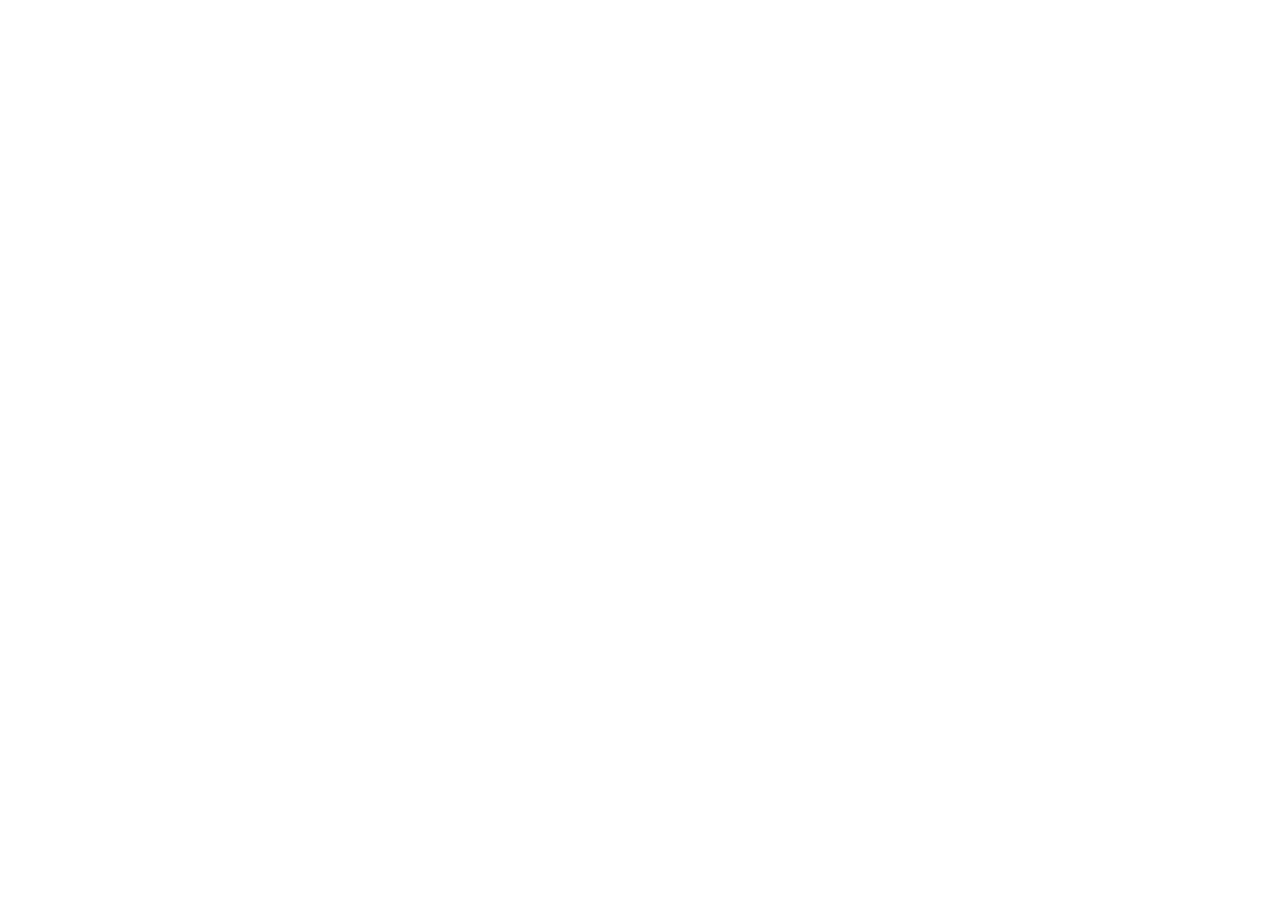
==== about.html @ 3d44ddd0 ": Init : création du dépôt, arborescence des fichiers et structure HTML de base" ====
<!DOCTYPE html>
<html lang="en">
<head>
    <meta charset="UTF-8">
    <meta name="viewport" content="width=device-width, initial-scale=1.0">
    <title>AfriTalent</title> 
    <link rel="stylesheet" href="bootstrap5/bootstrap-5.3.8-dist/bootstrap-5/css/bootstrap.css">
     <link rel="stylesheet" href="css/style.css">
    <script src="bootstrap5/bootstrap-5.3.8-dist/bootstrap-5/js/bootstrap.bundle.js"></script>
</head>
<body>
    
</body>
</html>
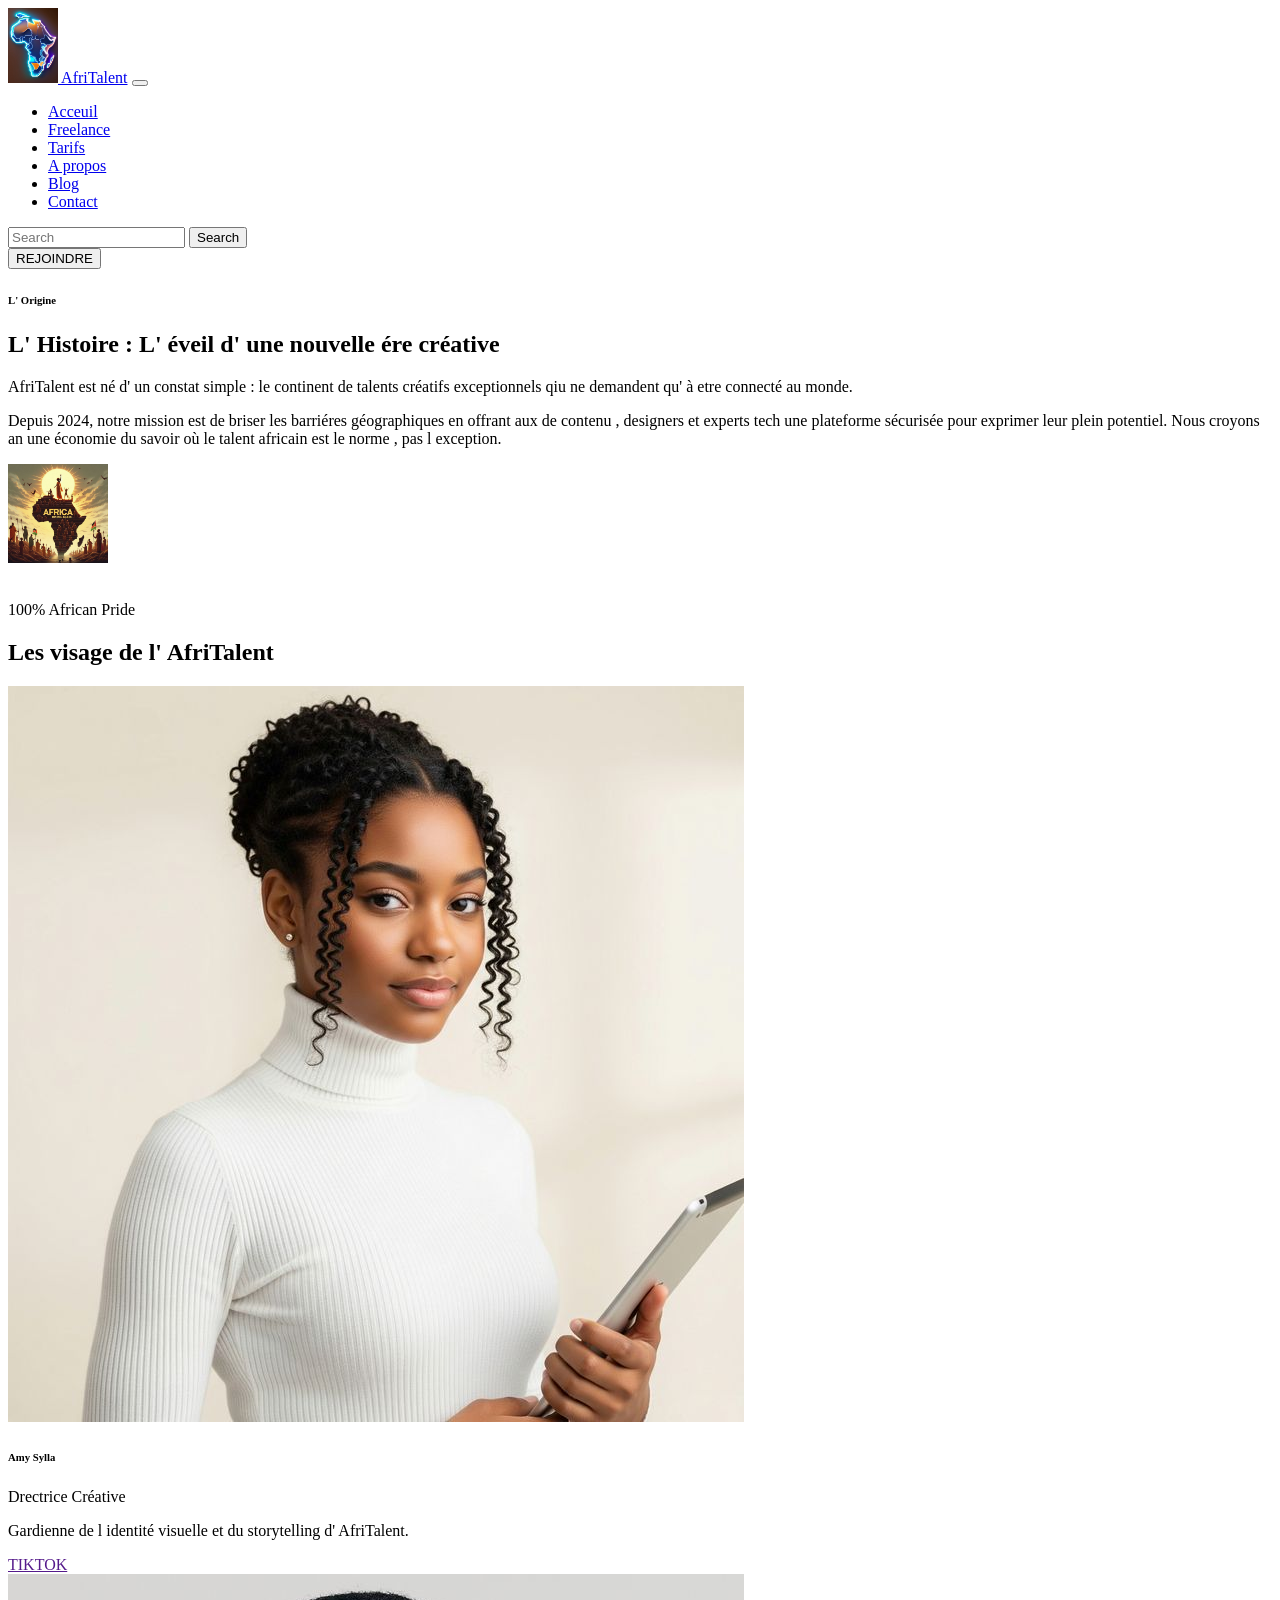
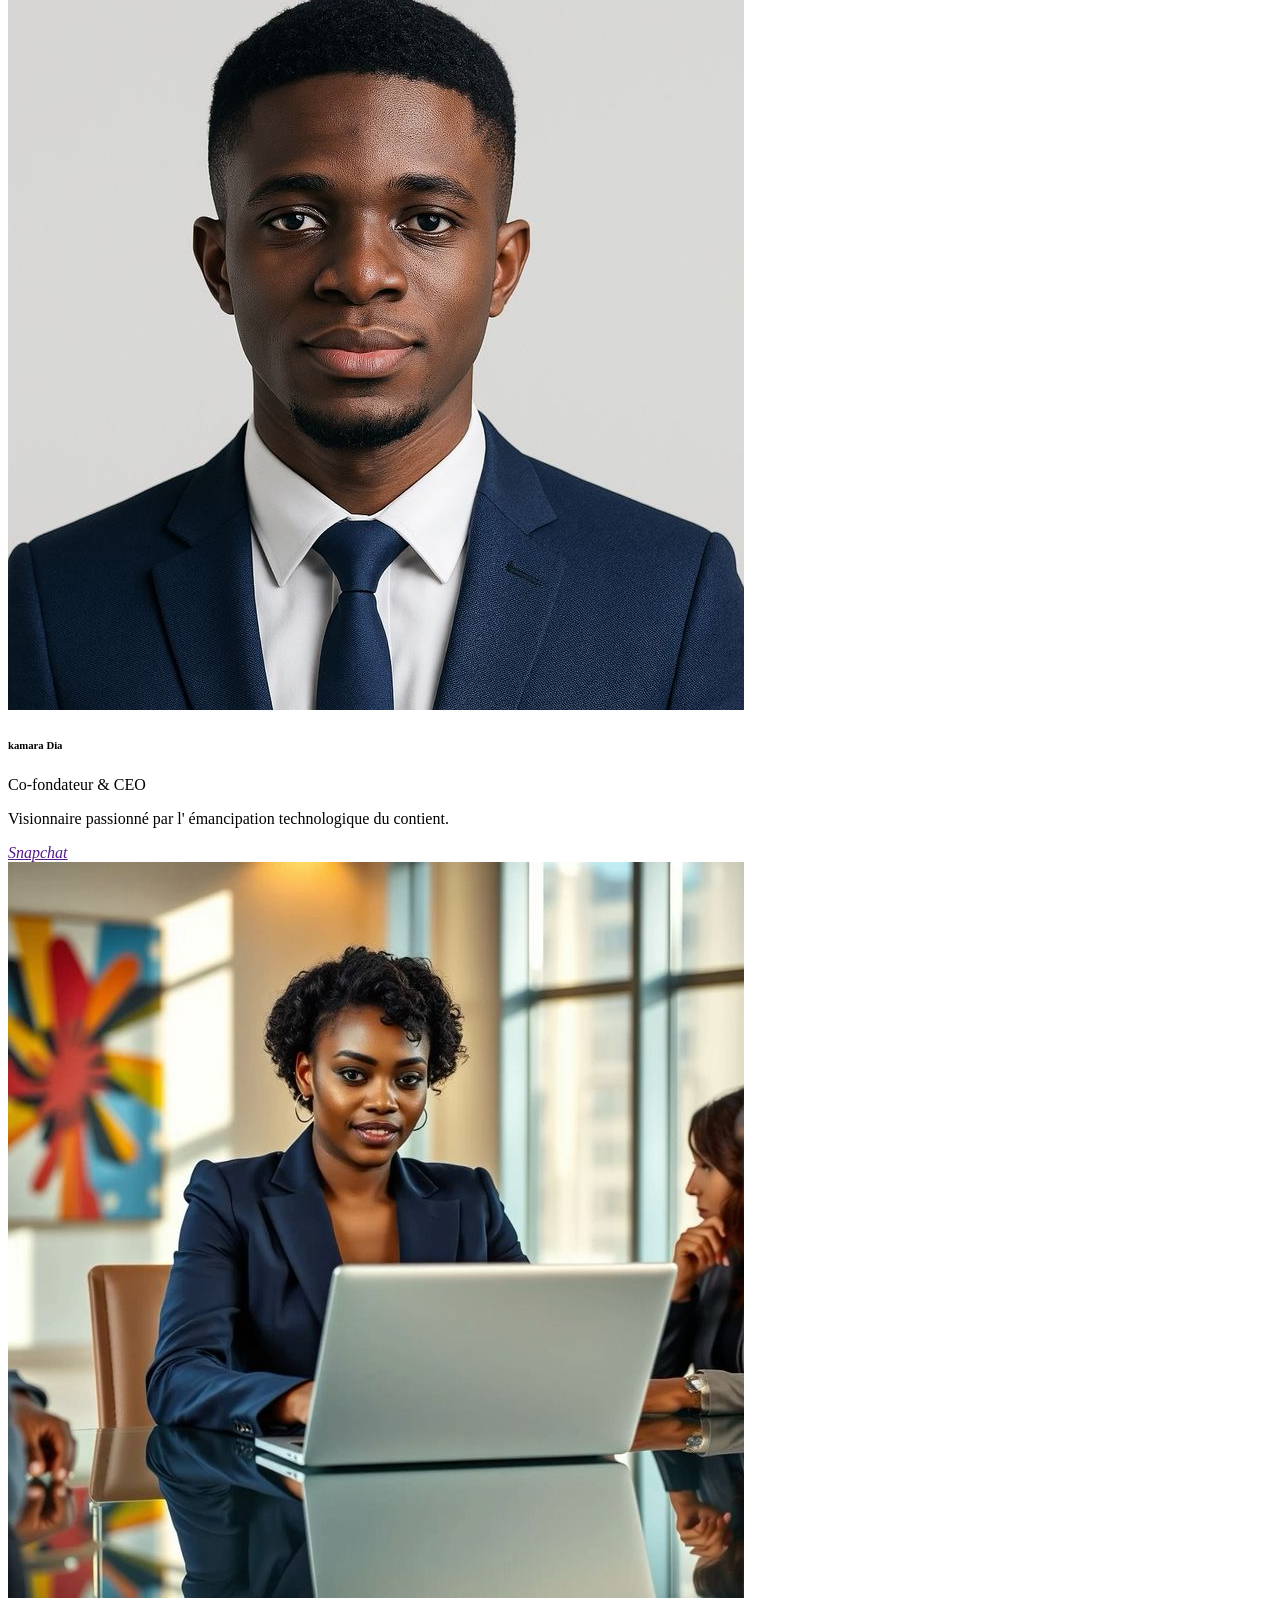
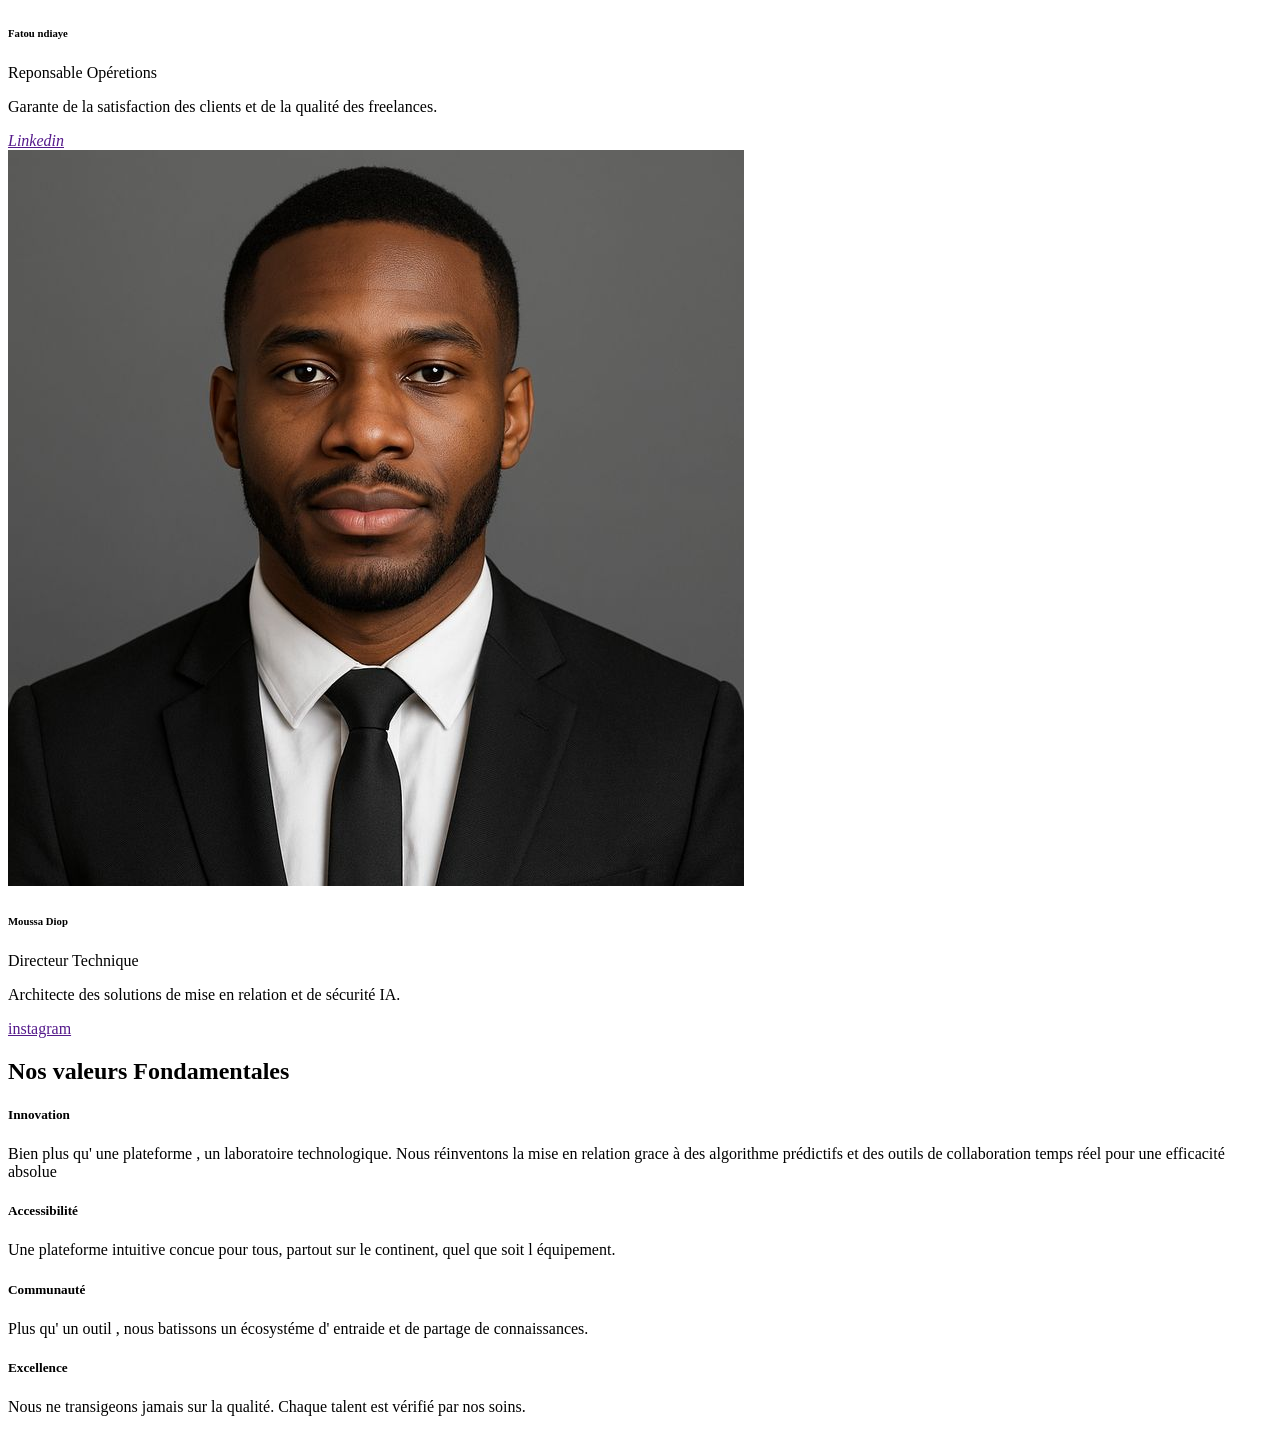
==== commit 4ac83eef: ": HTML : structure complète des 5 pages avec sections et contenu texte" ====
--- a/about.html
+++ b/about.html
@@ -9,6 +9,177 @@
     <script src="bootstrap5/bootstrap-5.3.8-dist/bootstrap-5/js/bootstrap.bundle.js"></script>
 </head>
 <body>
-    
+    <header  class="navbar navbar-expand-lg bg-body-tertiary">
+         <div class="container-fluid">
+            <a class="navbar-brand" href="#"> <img src="image/logo1.jpg" class="navbar-brand" alt="logo1" width="50px"> AfriTalent</a>
+    <button class="navbar-toggler" type="button" data-bs-toggle="collapse" data-bs-target="#navbarNavDropdown" aria-controls="navbarNavDropdown" aria-expanded="false" aria-label="Toggle navigation">
+      <span class="navbar-toggler-icon"></span>
+    </button>
+       
+        <div class="collapse navbar-collapse" id="navbarNavDropdown" >
+      <ul class="navbar-nav">
+        <li class="nav-item">
+
+        <a  class="nav-link active" aria-current="page" href="index.html">Acceuil</a> 
+        </li> 
+        <li class="nav-item">  
+        <a class="nav-link"  href="freelances.html">Freelance</a>
+         </li>
+        <li class="nav-item">
+        <a href="tarifs.html" class="nav-link" >Tarifs</a> 
+         </li>
+        <li class="nav-item">
+       <a href="about .html" class="nav-link" >A propos</a>
+        </li>
+        <li class="nav-item">
+       <a href="#" class="nav-link" >Blog</a>
+        </li>
+     <li class="nav-item">
+    <a href="contact.html" class="nav-link dropdown-toggle">Contact</a>
+   </li>
+   </ul>
+   <form class="d-flex" role="search">
+        <input class="form-control me-2" type="search" placeholder="Search" aria-label="Search"/>
+        <button class="btn btn-outline-success" type="submit">Search</button>
+      </form>
+
+  </div>
+      <div class="d-grid gap-2 d-md-flex justify-content-md-end">
+      <button class="CTA-orange" type="button">REJOINDRE</button>
+       </div>
+
+     </div>
+  </header>  
+  <section class="">
+        <div class="">
+            <div class="">
+                <h6 class=""   >L' Origine</h6>
+        <h1 class="">L' Histoire : L' éveil d' une nouvelle ére créative</h1>
+        <p class="">
+        <p class="">AfriTalent est né d' un constat simple : le continent de talents créatifs exceptionnels qiu ne demandent qu' à etre connecté au monde.
+           </p>
+           <p class="">
+               Depuis 2024, notre mission est de briser les barriéres géographiques en offrant aux de contenu , designers et experts tech une plateforme sécurisée pour exprimer leur plein potentiel. Nous croyons an une économie du savoir où
+               le talent africain est le norme , pas l exception.
+           </p>
+           <div>
+            <img src="image/historique.jpg" alt="" width="100">
+            </div>
+           </div>
+        </p>
+        </div>
+        <!--image historique-->
+        <div class="" >
+            <img src="image/image_historique .png" alt="" width="100px">
+            <div class="" >
+                <!--petit badge flottant style 2026-->
+                <div class="" >
+                  <span></span> 100% African Pride
+            </div>
+            </div>
+        </div>
+        </div>
+    </section>
+    <section class="carte-section">
+        <h2 class="police-h2">Les visage de l' AfriTalent</h2>
+        <div class="" >
+            <!--premiére membre -->
+              <div>
+                <img src="image/African Lady On Turtleneck Dress Holding A Tab.jpg" class="card-img-top" alt="">
+                <div >
+                <h6 >Amy Sylla</h6>
+                <p >Drectrice Créative</p>
+                <p >Gardienne de l identité visuelle et du storytelling d' AfriTalent.</p>
+                <div>
+                    <a href="" class="btn btn-primary"> <i class="bi bi-tiktok"></i> TIKTOK</a>
+                </div>
+            </div>
+            </div>
+              <!--2 membre -->
+            <div   >
+                <img src="image/PHOTO FOR FLYER.jpg"  >
+                <div>
+                <h6 >kamara Dia</h6>
+                <p >Co-fondateur & CEO</p>
+                <p >Visionnaire passionné par l' émancipation technologique du contient.</p>
+                <div>
+                   <a href="" class="btn btn-primary"> <i class="bi bi-snapchat"> Snapchat</i></a>
+                </div>
+            </div>
+           </div>
+              <!--3 membre -->
+              
+            <div >
+                <img src="image/Khoudia sylla.jpg" alt="">
+                <div>
+                <h6>Fatou ndiaye</h6>
+                <p >Reponsable Opéretions</p>
+                <p >Garante de la satisfaction des clients et de la qualité des freelances.</p>
+                <div>
+                   <a href="" class="btn btn-primary"><i class="bi bi-linkedin">Linkedin</i></a>
+                </div>
+            </div>
+            </div>
+      
+        <!--4 membre -->
+            <div  >
+                <img src="image/alioune.jpg" alt="" >
+                  <div>
+                <h6 >Moussa Diop</h6>
+                <p >Directeur Technique</p>
+                <p >Architecte des solutions de mise en relation et de sécurité IA.</p>
+                <div>
+                     <a href="" >  <i class="bi bi-instagram"></i> instagram   </a>
+                    
+                </div>
+            </div>
+        </div>
+    </div>
+    </section>
+    <!--nos valeurs-->
+    <section class="carte-section">
+       <div class="">
+        <h2>Nos valeurs Fondamentales</h2>
+        <div >
+        <!--innovation -->
+         <div>
+           <div class="icon">
+            <i class="bi bi-lightbulb"></i>
+              </div>
+              <h5>Innovation</h5>
+              <p>Bien plus qu' une plateforme , un laboratoire technologique. Nous réinventons la mise en relation grace à des algorithme prédictifs et des outils de collaboration temps réel pour une efficacité absolue</p>
+           </div>
+           <!--Accessibilité-->
+           <div class="">
+                <div class="icon"><i class="bi bi-clipboard-data"></i>
+                </div>
+                <h5>Accessibilité</h5>
+                <p>Une plateforme intuitive concue pour tous, partout sur le continent, quel que soit l équipement.</p>
+            </div>
+          
+           <!--Communauté--> 
+           <div class="">
+            <div class="">
+                <div class="icon"><i class="bi bi-globe"></i></div>
+                <h5>Communauté</h5>
+                <p>Plus qu' un outil , nous batissons un écosystéme d' entraide et de partage de connaissances.</p>
+            </div>
+           </div>
+           <!--Excellence-->
+           <div class="">
+            <div class="">
+            <div class="icon"><i class="bi bi-hand-thumbs-up"></i></div>
+                <h5>Excellence</h5>
+                <p>Nous ne transigeons jamais sur la qualité. Chaque talent est vérifié par nos soins.</p>
+            </div>
+           </div>
+       </div>
+       </div>
+    </section>
+    <section>
+
+    </section>
+   
 </body>
-</html>+</html>
+
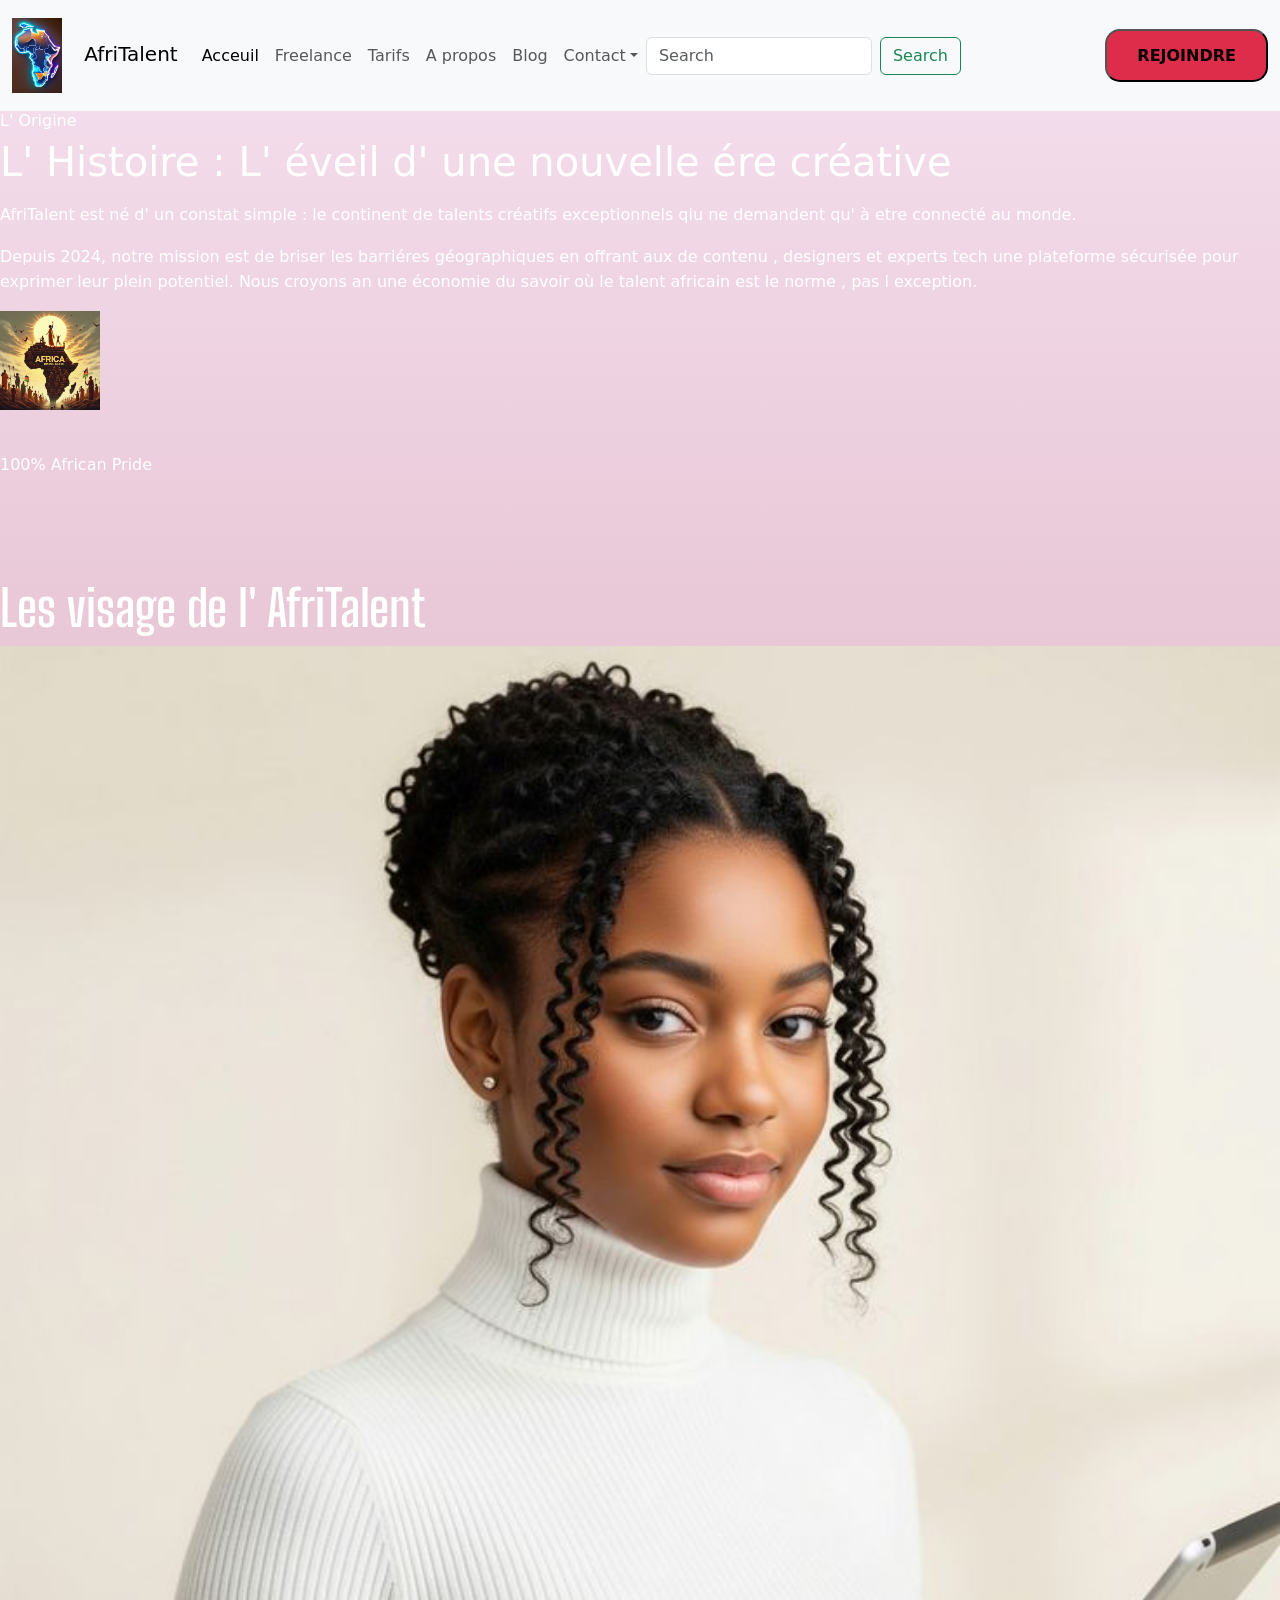
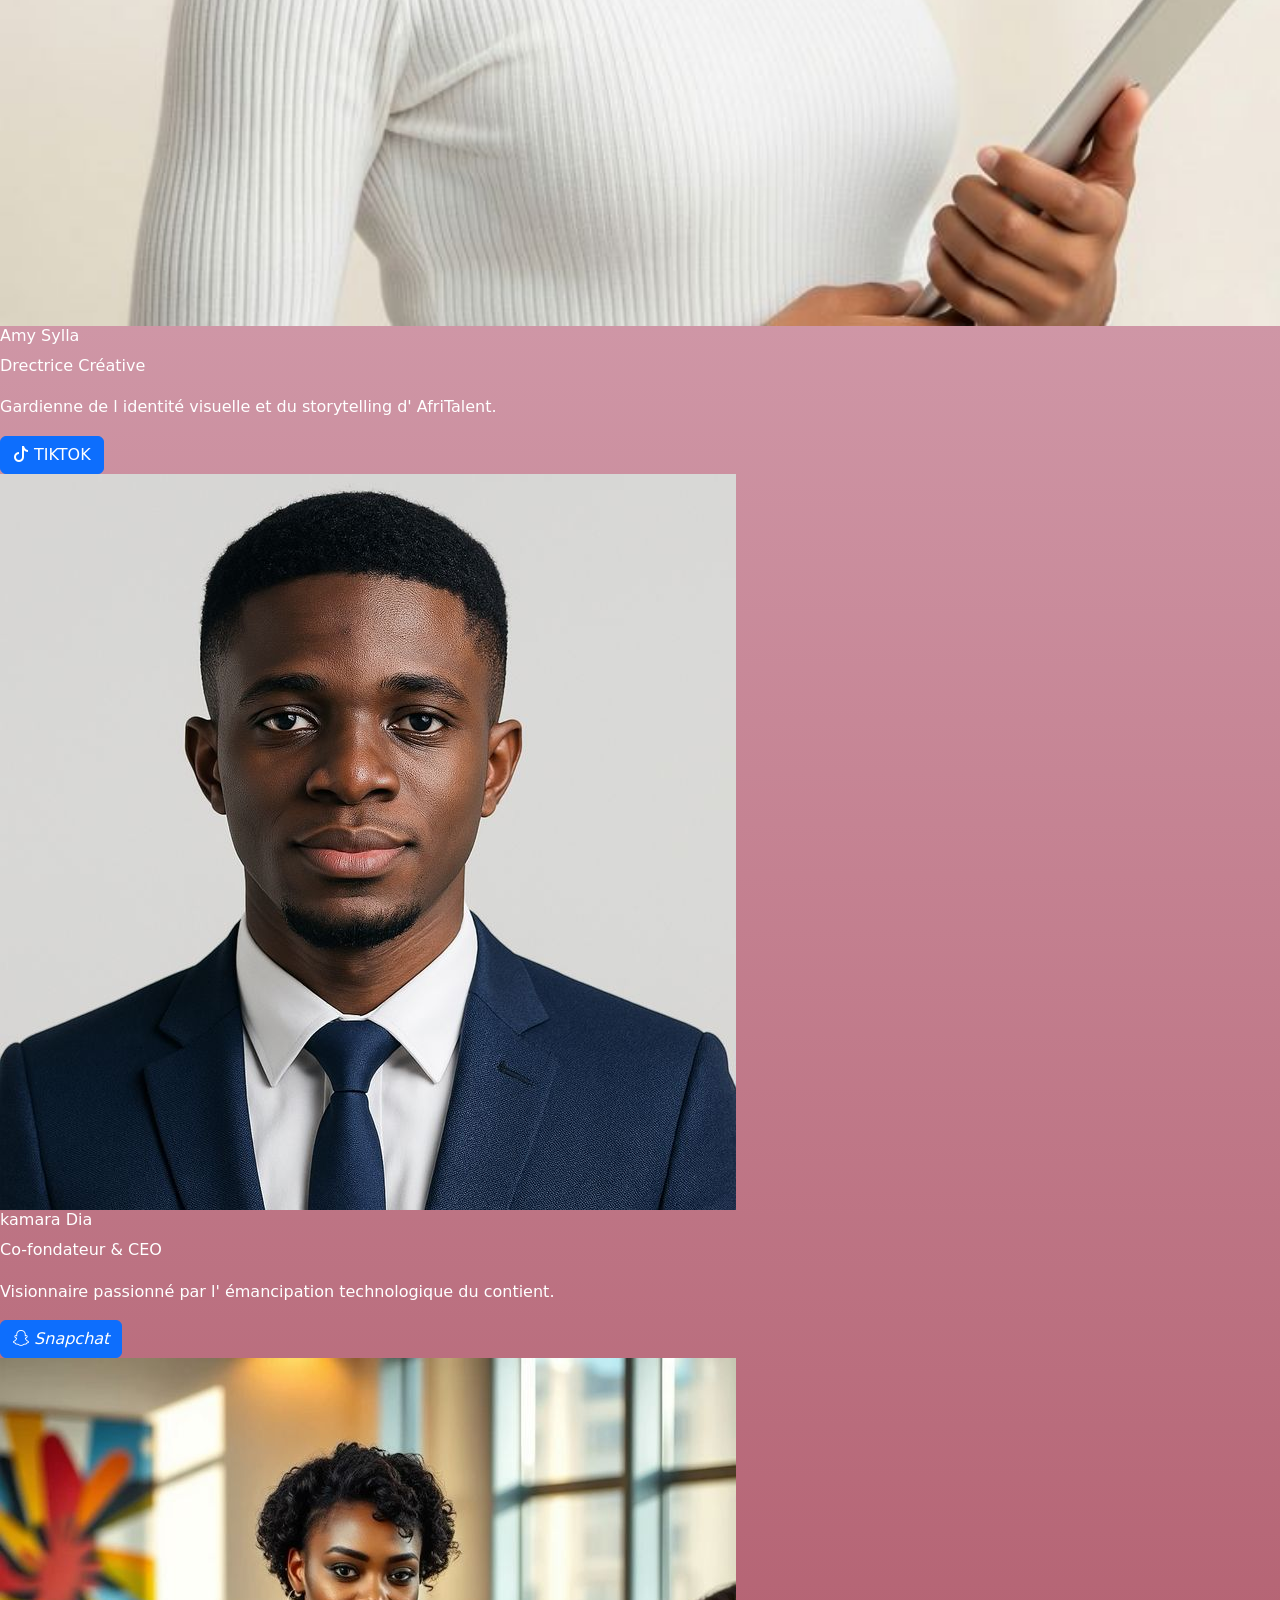
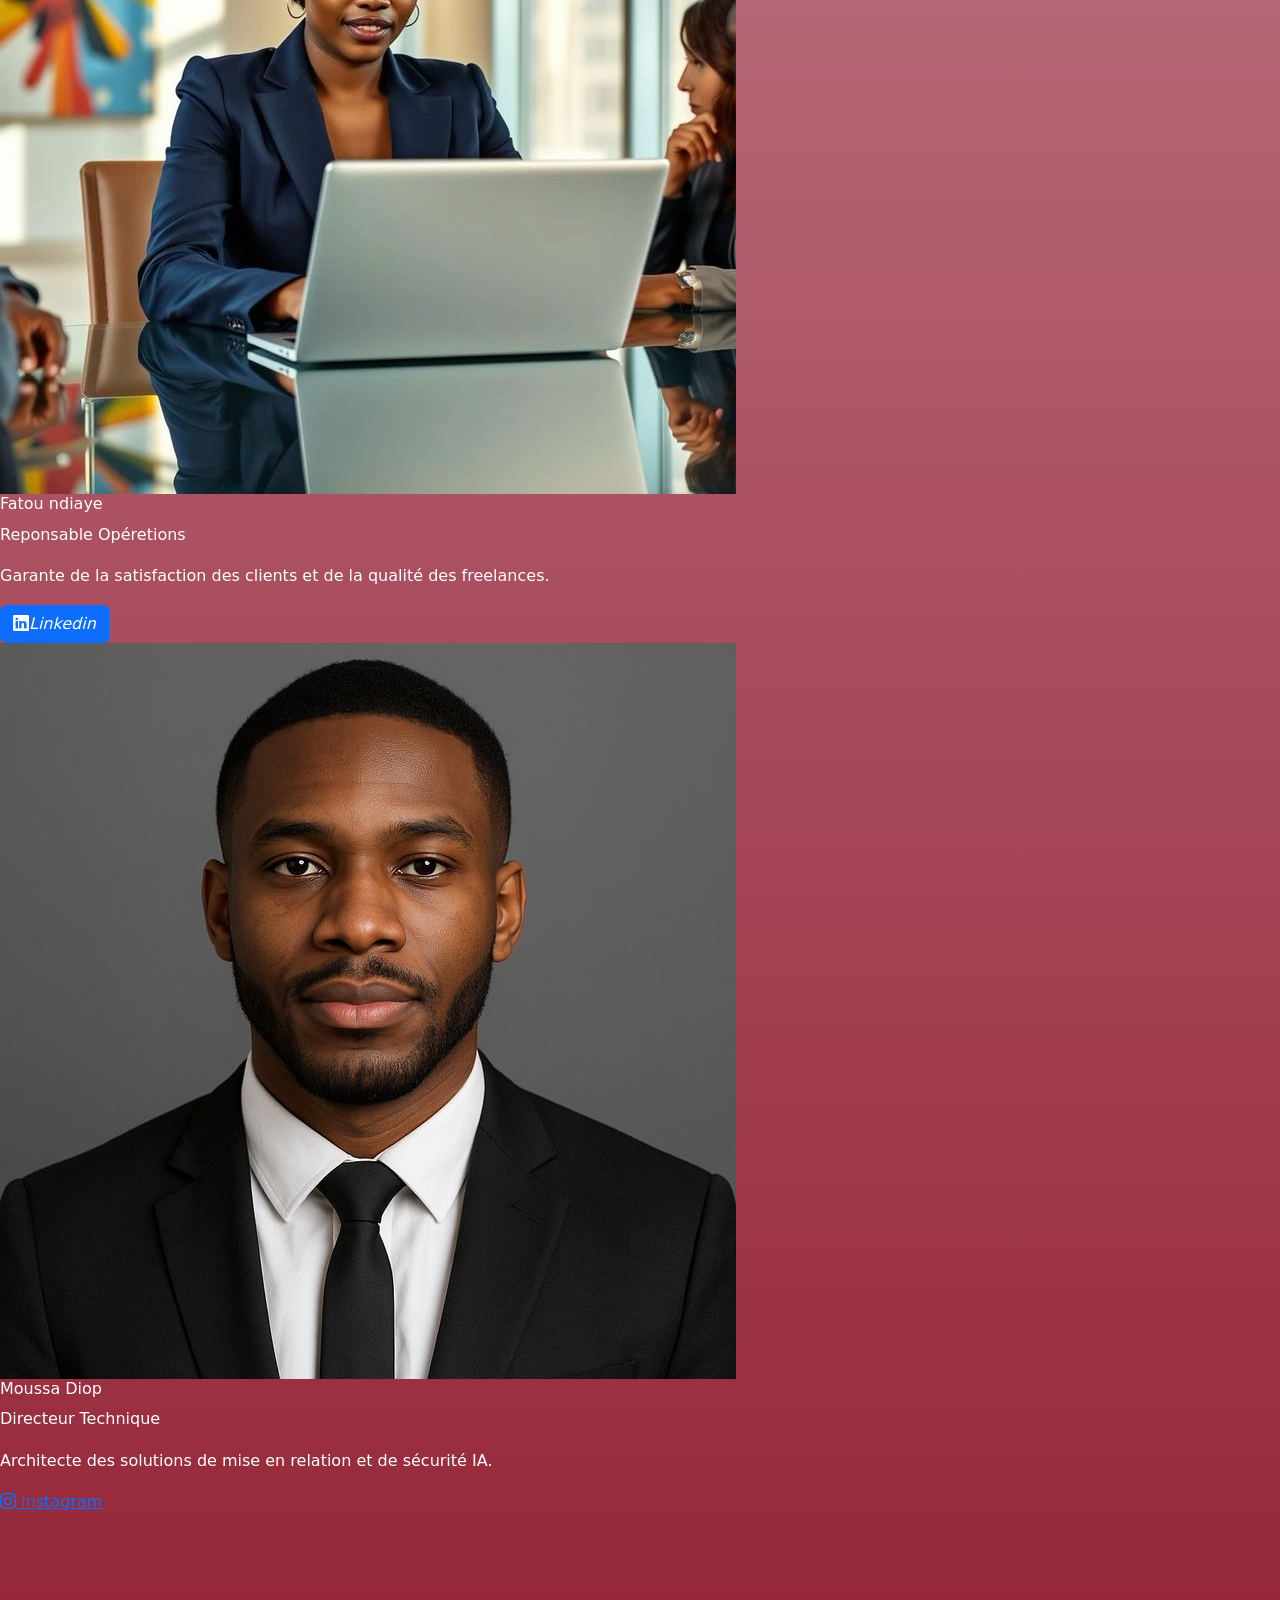
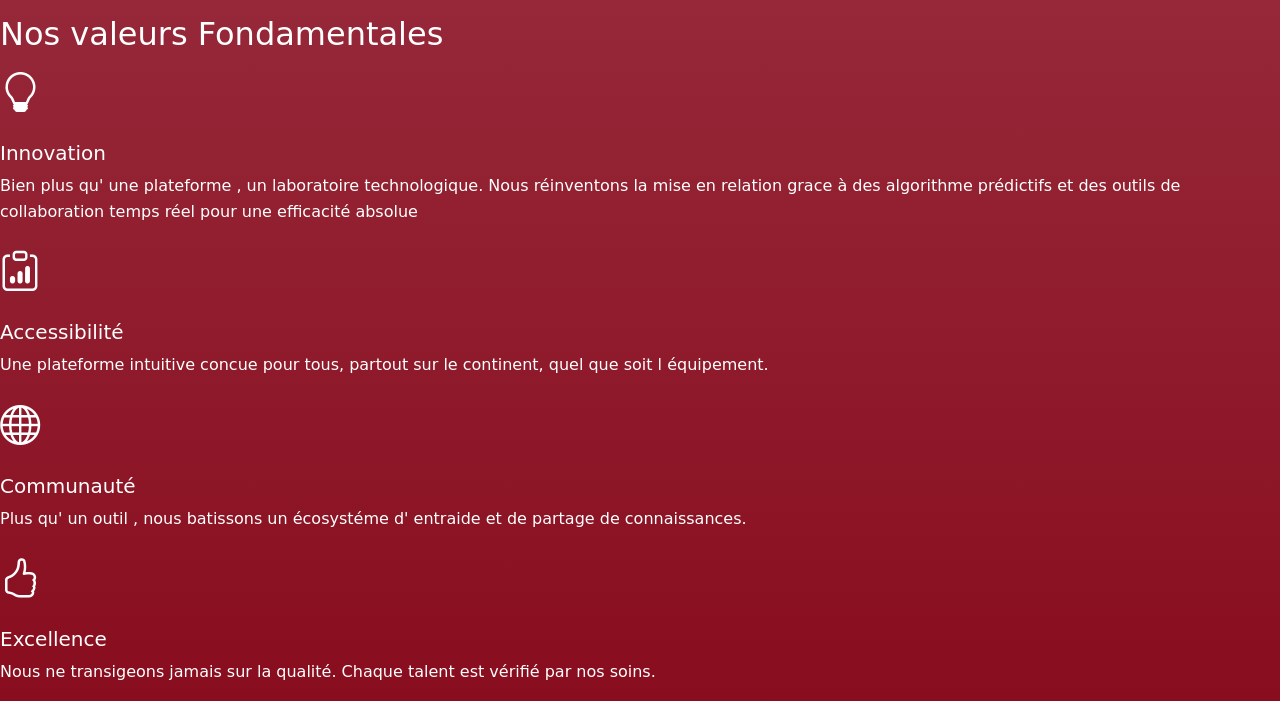
==== commit 2306d7d0: ": CSS : Bento Grid, sections hero et catégories, effets hover" ====
--- a/about.html
+++ b/about.html
@@ -29,7 +29,7 @@
         <a href="tarifs.html" class="nav-link" >Tarifs</a> 
          </li>
         <li class="nav-item">
-       <a href="about .html" class="nav-link" >A propos</a>
+       <a href="about.html" class="nav-link" >A propos</a>
         </li>
         <li class="nav-item">
        <a href="#" class="nav-link" >Blog</a>
--- a/css/style.css
+++ b/css/style.css
@@ -0,0 +1,211 @@
+@import url('https://fonts.googleapis.com/css2?family=Noto+Sans+Chakma&display=swap');
+ @import url('https://fonts.googleapis.com/css2?family=Roboto:ital,wght@0,100..900;1,100..900&display=swap');
+@import url('https://fonts.googleapis.com/css2?family=Big+Shoulders:opsz,wght@10..72,100..900&display=swap');
+@import url("https://cdn.jsdelivr.net/npm/bootstrap-icons@1.13.1/font/bootstrap-icons.min.css");
+
+ :root{
+     --couleur4:#;
+    --couleur3:#880d1e;
+    --couleur2:#cbeef3;
+    --couleur:#f26a8d;
+    --couleur-cat-back:#dd2d4a  ;
+    --couleur-cat:#000000 ;
+    --font-family-h1:'anton',sens-serif;
+    --font-family-h2:'inter',sens-serif;
+    --font-size-h1:clamp(2.5rem ,6vw , 4.5rem);
+    --font-size-h2:1.25rem;
+    --cta-padding-start: 12px 30px;
+    --cta-border:2px solid #fff;
+    --cta-border-raduis:8px;
+    --color:#fff;
+    --moz-background:#f5e0ef ;
+    --gap:1.5rem ;
+    --border:1px solid #e2e8f0s ;
+    --padding:2rem ;
+    --magin-bottom: 1rem ;
+    --op:1 ;
+}
+*{
+    margin: 0;
+    padding: 0;
+    text-decoration: none;
+}
+body{
+    color: var(--color);
+    line-height: 1.6;
+    background: linear-gradient(to bottom ,var(--moz-background),var(--couleur3));
+}
+.hero{
+    display: flex;
+    height: 100vh;
+    min-height: 600px;
+    /* remplace image en arriére plan */
+    background:  linear-gradient(to bottom,rgba(0,0,0,0.5),rgba(0,0,0,0.5)),url("./../image/arriére.png ");
+    background-size: cover; 
+    background-position: center;
+    background-repeat: no-repeat;
+    align-items: center;
+    overflow: hidden;
+   
+
+    }
+    .text-orange{
+    color:var(--couleur-cat-back);
+    font-size: 7rem;
+}
+.gradient-text{
+    display: block;
+   font-family: "Big Shoulders", sans-serif;
+  font-weight: 400;
+  font-style: normal;
+  font-size: 4rem;
+
+}
+.hero-h2{
+    font-family: var(--font-family-h2);
+    font-size: var(--font-size-h2);
+    max-width: 500px;
+    opacity:var(--op);
+}
+/* boutons peronnalisés*/
+.CTA-orange{
+    background-color: var(--couleur-cat-back);
+    padding: var(--cta-padding-start);
+    border-radius: 15px;
+    font-weight:600 ;
+    transition: .3s;
+}
+.CTA-orange:hover{
+    background-color:#f4eeee ;
+    color: var(--couleur-cat);
+}
+.CTA-white{
+    background-color: var(--color);
+    padding: var(--cta-padding-start);
+    border-radius: 15px;
+    font-weight:600 ;
+    transition: .3s;
+    backdrop-filter: blur(5px);/*effet verre 2026*/
+}
+.CTA-white:hover{
+    background-color:var(--couleur) ;
+    color: var(--color);
+}
+/* grid 2026*/
+.carte-section{
+    margin-top: 100px;
+}
+.bento-grid{
+    display: grid;
+    gap:var(--gap);
+    grid-template-columns: repeat(3, 1fr); /*3 colonnes de base*/
+    grid-auto-rows: minmax(160px , auto);
+    max-width: 1110px;
+    margin: 0 auto;
+    }
+    .bento-carte{
+        background:var(--color);
+        border: var(--border);
+        border-radius: 30px;
+        padding: var(--padding) ;
+        position: relative;
+        transition: all .3s cubic-bezier(.4 , 0, .2 , 1);
+        display: flex;
+        flex-direction: column;
+        justify-content: flex-end;
+    }
+    .bento-carte:hover{
+        transform: translate Y(-5px);
+        box-shadow: 0 20px 40px rgba(0,0,0,0,0.05);
+
+    }
+    /* logique asymétrique */
+    .card-large{
+        grid-column:span 2;
+        grid-row: span 1;
+        background: #f8fafc;
+        color: var(--couleur-cat);
+
+    }
+    .card-tall{
+        grid-column: span 1;
+        grid-row: span 1;
+        color: var(--couleur-cat);
+    }
+    .card-wide{
+        grid-column: span 1;
+        grid-row: span 1;
+        color: var(--couleur-cat);
+    }
+    .card-small {
+         grid-column:span 2;
+        background: var(--couleur);
+        
+    }
+    .number{
+        position: absolute;
+        top: var(--gap);
+        right: var(--gap);
+        font-size: .8rem ;
+        font-weight: 800;
+        opacity: var(--op);
+    }
+    .icon{
+        font-size: 2.5rem;
+        margin-bottom: var(--magin-bottom);
+    }
+    .card {
+        font-size: var(--gap);
+        margin-bottom: var(--magin-bottom);
+
+    }
+    .card-p{
+        font-size: var(--magin-bottom);
+        line-height: 1.5;
+        opacity: var(--op);
+    }
+   
+
+.police-h2 {
+  font-family: "Big Shoulders", sans-serif;
+  font-optical-sizing: auto;
+  font-style: normal;
+ font-size:50px;
+}
+.card-visage{
+     display: grid;
+    gap:var(--gap);
+    grid-template-columns: repeat(2, 1fr); /*3 colonnes de base*/
+    grid-auto-rows: minmax(160px , auto);
+    max-width: 1110px;
+    margin: 0 auto;
+}
+.catégories{
+     background:var(--couleur);
+        border: var(--border);
+        border-radius: 30px;
+        padding: var(--padding) ;
+        position: relative;
+        transition: all .3s ease-in-out;
+        display: flex;
+        flex-direction: column;
+        justify-content: flex-end;
+        text-align: center;
+        box-shadow: 0 4px 6px rgba(0,0,0,0.05);
+}
+.catégories:hover{
+     transform: translateY(-10px) scale(1.02);
+     box-shadow: 0 15px 30px rgba(0,0,0,0.5);
+     border-color: var(--couleur-cat);
+}
+.espace img{
+    max-height: 400px;
+    max-width: 800px;
+}
+.espace{
+     border:2px solid #000000;
+     max-height: 800px;
+    max-width: 800px;
+}
+ 
+
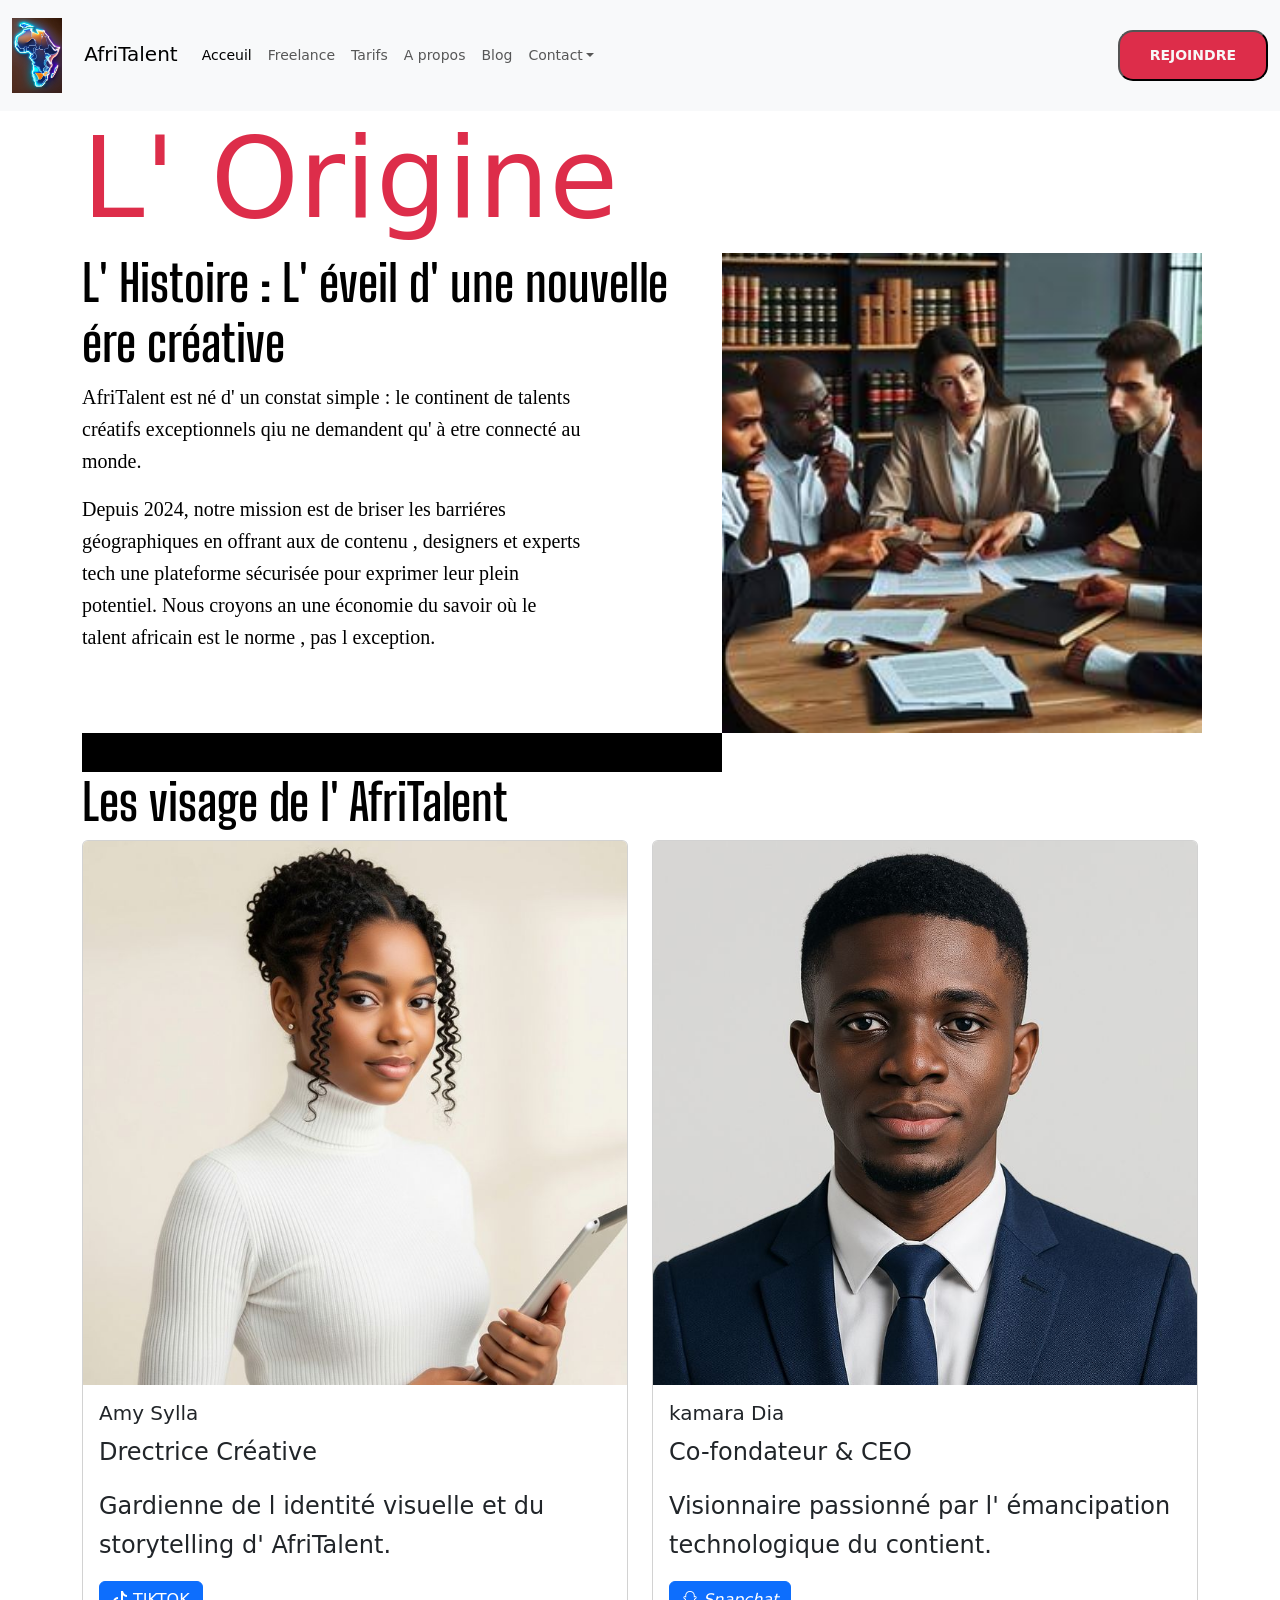
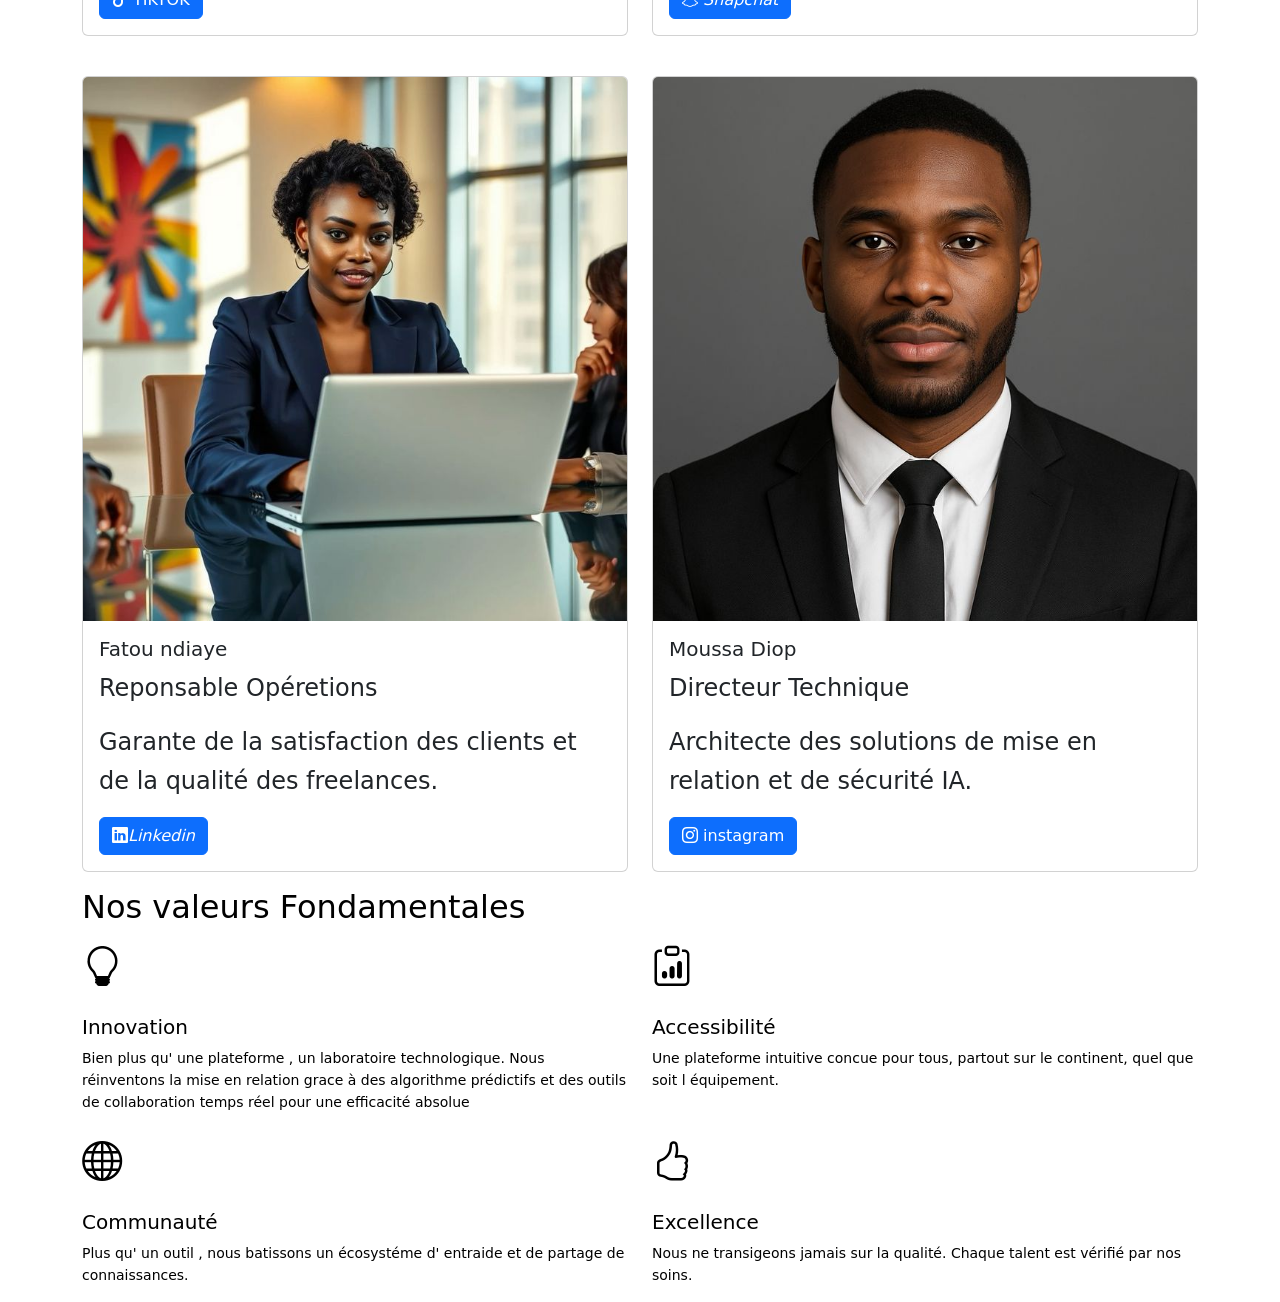
==== commit c2eb7537: "CSS : responsive design mobile et tablette, media queries" ====
--- a/about.html
+++ b/about.html
@@ -3,20 +3,20 @@
 <head>
     <meta charset="UTF-8">
     <meta name="viewport" content="width=device-width, initial-scale=1.0">
-    <title>AfriTalent</title> 
-    <link rel="stylesheet" href="bootstrap5/bootstrap-5.3.8-dist/bootstrap-5/css/bootstrap.css">
+    <title>AfriTalent</title>
+     <link rel="stylesheet" href="bootstrap5/bootstrap-5.3.8-dist/bootstrap-5/css/bootstrap.css">
      <link rel="stylesheet" href="css/style.css">
     <script src="bootstrap5/bootstrap-5.3.8-dist/bootstrap-5/js/bootstrap.bundle.js"></script>
+    
 </head>
 <body>
-    <header  class="navbar navbar-expand-lg bg-body-tertiary">
+     <header  class="navbar navbar-expand-lg bg-body-tertiary">
          <div class="container-fluid">
             <a class="navbar-brand" href="#"> <img src="image/logo1.jpg" class="navbar-brand" alt="logo1" width="50px"> AfriTalent</a>
     <button class="navbar-toggler" type="button" data-bs-toggle="collapse" data-bs-target="#navbarNavDropdown" aria-controls="navbarNavDropdown" aria-expanded="false" aria-label="Toggle navigation">
       <span class="navbar-toggler-icon"></span>
     </button>
-       
-        <div class="collapse navbar-collapse" id="navbarNavDropdown" >
+     <div class="collapse navbar-collapse" id="navbarNavDropdown" >
       <ul class="navbar-nav">
         <li class="nav-item">
 
@@ -29,7 +29,7 @@
         <a href="tarifs.html" class="nav-link" >Tarifs</a> 
          </li>
         <li class="nav-item">
-       <a href="about.html" class="nav-link" >A propos</a>
+       <a href="about .html" class="nav-link" >A propos</a>
         </li>
         <li class="nav-item">
        <a href="#" class="nav-link" >Blog</a>
@@ -38,136 +38,122 @@
     <a href="contact.html" class="nav-link dropdown-toggle">Contact</a>
    </li>
    </ul>
-   <form class="d-flex" role="search">
-        <input class="form-control me-2" type="search" placeholder="Search" aria-label="Search"/>
-        <button class="btn btn-outline-success" type="submit">Search</button>
-      </form>
+   
+  </div>
+    
+      <div class="d-grid gap-2 d-md-flex justify-content-md-end">
+      <button class="CTA-btn" type="button">REJOINDRE</button>
+       </div>
+       </div>
+    </header>
+    <section class="historique ">
+        <div class=" container">
+             <h6 class=" text-or">L' Origine</h6>
+             <div class="his">
+               <div class="bloc-gauche">
+                   <h1 class="police-h2">L' Histoire : L' éveil d' une nouvelle ére créative</h1>
+                    <p class="hero-h2">AfriTalent est né d' un constat simple : le continent de talents créatifs exceptionnels qiu ne demandent qu' à etre connecté au monde.
+                    </p>
+                   <p class="hero-h2">
+                    Depuis 2024, notre mission est de briser les barriéres géographiques en offrant aux de contenu , designers et experts tech une plateforme sécurisée pour exprimer leur plein potentiel. Nous croyons an une économie du savoir où
+                    le talent africain est le norme , pas l exception.
+                    </p>
+                </div>
+               <!--image historique-->
+               <img src="image/historique.jpg" alt=""  class="img">
+                <!--petit badge flottant style 2026-->
+                  <span div class="his1">100% African Pride</span> 
+              </div>
+          </div>
+    </section>
+<!-- carte -->
+    <section class="container">
+        <h2 class="police-h2">Les visage de l' AfriTalent</h2>
+    <div class="row row-cols-1 row-cols-md-2 g-4">   
+  <div class="col">
+    <div class="card"  >
+      <img src="image/African Lady On Turtleneck Dress Holding A Tab.jpg" class="card-img-top" alt="...">
+      <div class="card-body">
+        <h5 class="card-title">Amy Sylla</h5>
+         <p  class="card-text">Drectrice Créative</p>
+        <p class="card-text">Gardienne de l identité visuelle et du storytelling d' AfriTalent.</p>
+        <div>
+          <a href="https://www.tiktok.com/@myachou745" class="btn btn-primary"> <i class="bi bi-tiktok"></i> TIKTOK</a>
+         </div>
 
+      </div>
+    </div>
   </div>
-      <div class="d-grid gap-2 d-md-flex justify-content-md-end">
-      <button class="CTA-orange" type="button">REJOINDRE</button>
-       </div>
-
-     </div>
-  </header>  
-  <section class="">
-        <div class="">
-            <div class="">
-                <h6 class=""   >L' Origine</h6>
-        <h1 class="">L' Histoire : L' éveil d' une nouvelle ére créative</h1>
-        <p class="">
-        <p class="">AfriTalent est né d' un constat simple : le continent de talents créatifs exceptionnels qiu ne demandent qu' à etre connecté au monde.
-           </p>
-           <p class="">
-               Depuis 2024, notre mission est de briser les barriéres géographiques en offrant aux de contenu , designers et experts tech une plateforme sécurisée pour exprimer leur plein potentiel. Nous croyons an une économie du savoir où
-               le talent africain est le norme , pas l exception.
-           </p>
-           <div>
-            <img src="image/historique.jpg" alt="" width="100">
-            </div>
-           </div>
-        </p>
+  <div class="col">
+    <div class="card">
+      <img src="image/PHOTO FOR FLYER.jpg" class="card-img-top" alt="...">
+      <div class="card-body">
+        <h5 class="card-title">kamara Dia</h5>
+        <p class="card-text">Co-fondateur & CEO</p>
+        <p class="card-text">Visionnaire passionné par l' émancipation technologique du contient.</p>
+        <div>
+             <a href="https://snapchat.com/t/RGjS8os4" class="btn btn-primary"> <i class="bi bi-snapchat"> Snapchat</i></a>
         </div>
-        <!--image historique-->
-        <div class="" >
-            <img src="image/image_historique .png" alt="" width="100px">
-            <div class="" >
-                <!--petit badge flottant style 2026-->
-                <div class="" >
-                  <span></span> 100% African Pride
-            </div>
-            </div>
+      </div>
+    </div>
+  </div>
+  <div class="col">
+    <div class="card">
+      <img src="image/Khoudia sylla.jpg" class="card-img-top" alt="...">
+      <div class="card-body">
+        <h5 class="card-title">Fatou ndiaye</h5>
+        <p class="card-text">Reponsable Opéretions</p>
+        <p class="card-text">Garante de la satisfaction des clients et de la qualité des freelances.</p>
+          <div>
+           <a href="https://www.linkedin.com/in/amy-sylla-b53735407/" class="btn btn-primary"><i class="bi bi-linkedin">Linkedin</i></a>
         </div>
-        </div>
-    </section>
-    <section class="carte-section">
-        <h2 class="police-h2">Les visage de l' AfriTalent</h2>
-        <div class="" >
-            <!--premiére membre -->
-              <div>
-                <img src="image/African Lady On Turtleneck Dress Holding A Tab.jpg" class="card-img-top" alt="">
-                <div >
-                <h6 >Amy Sylla</h6>
-                <p >Drectrice Créative</p>
-                <p >Gardienne de l identité visuelle et du storytelling d' AfriTalent.</p>
-                <div>
-                    <a href="" class="btn btn-primary"> <i class="bi bi-tiktok"></i> TIKTOK</a>
-                </div>
-            </div>
-            </div>
-              <!--2 membre -->
-            <div   >
-                <img src="image/PHOTO FOR FLYER.jpg"  >
-                <div>
-                <h6 >kamara Dia</h6>
-                <p >Co-fondateur & CEO</p>
-                <p >Visionnaire passionné par l' émancipation technologique du contient.</p>
-                <div>
-                   <a href="" class="btn btn-primary"> <i class="bi bi-snapchat"> Snapchat</i></a>
-                </div>
-            </div>
-           </div>
-              <!--3 membre -->
-              
-            <div >
-                <img src="image/Khoudia sylla.jpg" alt="">
-                <div>
-                <h6>Fatou ndiaye</h6>
-                <p >Reponsable Opéretions</p>
-                <p >Garante de la satisfaction des clients et de la qualité des freelances.</p>
-                <div>
-                   <a href="" class="btn btn-primary"><i class="bi bi-linkedin">Linkedin</i></a>
-                </div>
-            </div>
-            </div>
-      
-        <!--4 membre -->
-            <div  >
-                <img src="image/alioune.jpg" alt="" >
-                  <div>
-                <h6 >Moussa Diop</h6>
-                <p >Directeur Technique</p>
-                <p >Architecte des solutions de mise en relation et de sécurité IA.</p>
-                <div>
-                     <a href="" >  <i class="bi bi-instagram"></i> instagram   </a>
-                    
-                </div>
-            </div>
-        </div>
+      </div>
     </div>
-    </section>
+  </div>
+  <div class="col">
+    <div class="card">
+      <img src="image/alioune.jpg" class="card-img-top" alt="...">
+      <div class="card-body">
+        <h5 class="card-title">Moussa Diop </h5>
+        <p class="card-text">Directeur Technique</p>
+        <p >Architecte des solutions de mise en relation et de sécurité IA.</p>
+        <div class="card-text">
+            <a href=" https://www.instagram.com/mya_64456?igsh=MWk5bGZ3a2wxcm9waQ==&utm_source=ig_contact_invite" class="btn btn-primary" >  <i class="bi bi-instagram"></i> instagram   </a>          
+        </div>  
+      </div>
+    </div>
+  </div>
+ </div>
+</section>
     <!--nos valeurs-->
-    <section class="carte-section">
-       <div class="">
+    <section class="container">
         <h2>Nos valeurs Fondamentales</h2>
-        <div >
+        <div class="row" >
         <!--innovation -->
-         <div>
-           <div class="icon">
-            <i class="bi bi-lightbulb"></i>
+          <div class="col-md-6 ms-auto">
+             <div class="icon">
+              <i class="bi bi-lightbulb"></i>
               </div>
-              <h5>Innovation</h5>
-              <p>Bien plus qu' une plateforme , un laboratoire technologique. Nous réinventons la mise en relation grace à des algorithme prédictifs et des outils de collaboration temps réel pour une efficacité absolue</p>
-           </div>
+            <h5>Innovation</h5>
+            <p>Bien plus qu' une plateforme , un laboratoire technologique. Nous réinventons la mise en relation grace à des algorithme prédictifs et des outils de collaboration temps réel pour une efficacité absolue</p>
+          </div>
            <!--Accessibilité-->
-           <div class="">
+           <div class="col-md-6 ms-auto">
                 <div class="icon"><i class="bi bi-clipboard-data"></i>
                 </div>
                 <h5>Accessibilité</h5>
                 <p>Une plateforme intuitive concue pour tous, partout sur le continent, quel que soit l équipement.</p>
-            </div>
-          
+           </div>
            <!--Communauté--> 
-           <div class="">
-            <div class="">
+           <div class="col-md-6 ms-auto">
                 <div class="icon"><i class="bi bi-globe"></i></div>
                 <h5>Communauté</h5>
                 <p>Plus qu' un outil , nous batissons un écosystéme d' entraide et de partage de connaissances.</p>
             </div>
-           </div>
+           
            <!--Excellence-->
-           <div class="">
-            <div class="">
+           <div class="col-md-6 ms-auto">
+          
             <div class="icon"><i class="bi bi-hand-thumbs-up"></i></div>
                 <h5>Excellence</h5>
                 <p>Nous ne transigeons jamais sur la qualité. Chaque talent est vérifié par nos soins.</p>
@@ -181,5 +167,4 @@
     </section>
    
 </body>
-</html>
-
+</html>
--- a/css/style.css
+++ b/css/style.css
@@ -17,13 +17,14 @@
     --cta-padding-start: 12px 30px;
     --cta-border:2px solid #fff;
     --cta-border-raduis:8px;
-    --color:#fff;
+    --color:#f7f7f7;
     --moz-background:#f5e0ef ;
     --gap:1.5rem ;
     --border:1px solid #e2e8f0s ;
     --padding:2rem ;
     --magin-bottom: 1rem ;
     --op:1 ;
+    --font:14px;
 }
 *{
     margin: 0;
@@ -31,11 +32,13 @@
     text-decoration: none;
 }
 body{
-    color: var(--color);
+    color: var(--couleur-cat);
     line-height: 1.6;
-    background: linear-gradient(to bottom ,var(--moz-background),var(--couleur3));
+   
+    font-size: var(--font);
 }
 .hero{
+    color: var(--color);
     display: flex;
     height: 100vh;
     min-height: 600px;
@@ -49,7 +52,8 @@
    
 
     }
-    .text-orange{
+
+    .text{
     color:var(--couleur-cat-back);
     font-size: 7rem;
 }
@@ -68,14 +72,17 @@
     opacity:var(--op);
 }
 /* boutons peronnalisés*/
-.CTA-orange{
+.CTA-btn{
+    color: var(--color);
     background-color: var(--couleur-cat-back);
     padding: var(--cta-padding-start);
     border-radius: 15px;
     font-weight:600 ;
     transition: .3s;
 }
-.CTA-orange:hover{
+.CTA-btn:hover{
+   transform: translateY(-10px) scale(1.02);
+     box-shadow: 0 15px 30px rgba(117, 90, 90, 0.5);
     background-color:#f4eeee ;
     color: var(--couleur-cat);
 }
@@ -91,14 +98,20 @@
     background-color:var(--couleur) ;
     color: var(--color);
 }
+.illustration{
+    display: flex;
+    font-size: 70px;
+    gap: 15%;
+}
 /* grid 2026*/
 .carte-section{
     margin-top: 100px;
+    
 }
 .bento-grid{
     display: grid;
     gap:var(--gap);
-    grid-template-columns: repeat(3, 1fr); /*3 colonnes de base*/
+    grid-template-columns: 1fr; 
     grid-auto-rows: minmax(160px , auto);
     max-width: 1110px;
     margin: 0 auto;
@@ -123,7 +136,6 @@
     .card-large{
         grid-column:span 2;
         grid-row: span 1;
-        background: #f8fafc;
         color: var(--couleur-cat);
 
     }
@@ -181,6 +193,7 @@
     margin: 0 auto;
 }
 .catégories{
+    color: var(--color);
      background:var(--couleur);
         border: var(--border);
         border-radius: 30px;
@@ -193,6 +206,11 @@
         text-align: center;
         box-shadow: 0 4px 6px rgba(0,0,0,0.05);
 }
+.h{
+    display: flex;
+    align-items: center;
+    justify-content: center;
+}
 .catégories:hover{
      transform: translateY(-10px) scale(1.02);
      box-shadow: 0 15px 30px rgba(0,0,0,0.5);
@@ -207,5 +225,147 @@
      max-height: 800px;
     max-width: 800px;
 }
- 
-
+.text-or{
+    color:var(--couleur-cat-back);
+    font-size: 7rem;
+}
+
+    .po{
+        display: grid;
+        grid-template-columns: 1fr ;
+        gap: 30px;
+        justify-content: center;
+
+    }
+
+   
+@media screen and (min-width:768px) and (max-width:1200px)  {
+    .po{
+       
+        grid-template-columns: repeat(2 ,1fr);
+    }
+    .bento-grid{
+         grid-template-columns: repeat(2 ,1fr);
+    }
+   
+}
+@media screen and (min-width:1200px)  {
+    .po{
+        
+        grid-template-columns: repeat(3 ,1fr);
+    
+    }
+     .bento-grid{
+         grid-template-columns: repeat(3 ,1fr);
+    }
+   
+}
+
+.his{
+    display: grid;
+    align-items:flex-start;
+    grid-template-columns:  40rem 40rem;
+}
+.img{
+    width: 30rem;;
+}
+.his1{
+    background: #000000;
+    font-size: var(--gap);
+}
+.historique{
+       display: grid;
+        grid-template-columns: 1fr ;
+        gap: 30px;
+        justify-content: center;
+    border-radius: 1px solid var(--couleur-cat);
+}
+.rew-3{
+      display: grid;
+    gap:var(--gap);
+    grid-template-columns: repeat(3, 1fr); /*3 colonnes de base*/
+    grid-auto-rows: minmax(160px , auto);
+    max-width: 1110px;
+    margin: 0 auto;
+}
+
+    
+.rem{
+    text-align: center;
+}
+.form{
+    display: flex;
+    margin-top: 5%;
+    justify-content: center;
+    
+
+}
+.CTA-btn1{
+    display: flex;
+    justify-content: center;
+    align-items: center;
+  
+     background-color: var(--couleur-cat-back);
+    padding: var(--cta-padding-start);
+    border-radius: 15px;
+    font-weight:600 ;
+    transition: .3s;
+}
+.action{
+    background-color: var(--couleur-cat-back);
+   height: 400px;
+   z-index: 1;
+}
+a{
+    text-decoration: none;
+    color: var(--couleur-cat);
+}
+
+.cta{
+    margin-top: 12%;
+    display: flex;
+    text-align: center;
+    justify-content: center;
+    gap: var(--padding);
+}
+.overlay1{
+    text-align: center;
+     font-family: var(--font-family-h2);
+    font-size: var(--font-size-h2);
+    opacity:var(--op);
+   
+}
+.btn1{
+    background-color: var(--couleur);
+}
+.btn1:hover {
+     transform: translateY(-10px) scale(1.02);
+     box-shadow: 0 15px 30px rgba(0,0,0,0.5);
+     border-color: var(--couleur-cat);
+}
+.CTA-white:hover{
+     transform: translateY(-10px) scale(1.02);
+     box-shadow: 0 15px 30px rgba(0,0,0,0.5);
+     border-color: var(--couleur-cat);
+}
+.footer{
+    margin-top: 10%;
+    
+}
+.footer1{
+    display: grid;
+grid-template-columns: repeat(2, 1fr);
+}
+.centre {
+    color: var(--color);
+    display: flex;
+    text-align: center;
+    justify-content: center;
+    background-color: var(--couleur3);
+}
+.li{
+    display: flex;
+    align-items: center;
+    justify-content: center;
+   
+}
